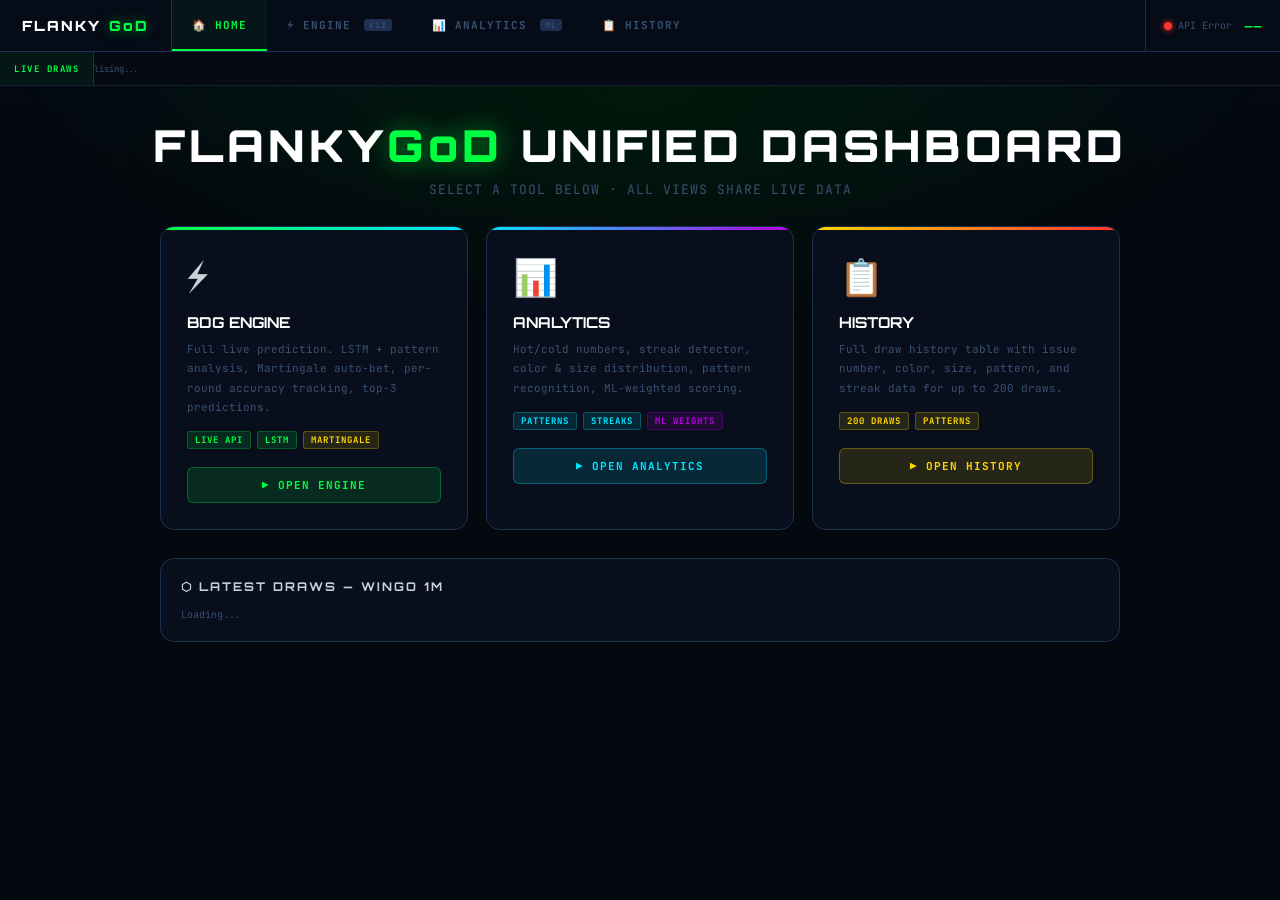
==== bdg_predictor/dashboard.html @ 1c736ce4 "feat: complete bet assistant redesign and bug fixes" ====
<!DOCTYPE html>
<html lang="en">
<head>
  <meta charset="UTF-8">
  <meta name="viewport" content="width=device-width, initial-scale=1.0">
  <title>FlankyOp · Unified Dashboard</title>
  <link rel="stylesheet" href="dashboard.css">
</head>
<body>

<!-- ══════════════════════════════════════════════
     NAVBAR
══════════════════════════════════════════════ -->
<nav id="navbar">
  <div class="nav-logo">FLANKY<span class="accent">GoD</span></div>
  <div class="nav-tabs">
    <button class="nav-tab active" onclick="showView('home')" id="btn-home">🏠 HOME</button>
    <button class="nav-tab" onclick="showView('engine')" id="btn-engine">⚡ ENGINE <span class="badge">V12</span></button>
    <button class="nav-tab" onclick="showView('analytics')" id="btn-analytics">📊 ANALYTICS <span class="badge">ML</span></button>
    <button class="nav-tab" onclick="showView('history')" id="btn-history">📋 HISTORY</button>
  </div>
  <div class="nav-status">
    <div class="conn-label">
      <span class="conn-dot trying" id="conn-dot"></span>
      <span id="conn-txt">Connecting...</span>
    </div>
    <div class="live-period" id="live-period">——</div>
  </div>
</nav>

<!-- ══════════════════════════════════════════════
     TICKER
══════════════════════════════════════════════ -->
<div id="ticker">
  <div class="ticker-label">LIVE DRAWS</div>
  <div id="ticker-track">
    <div id="ticker-inner">
      <span class="tick-meta">Initialising...</span>
    </div>
  </div>
</div>

<!-- ══════════════════════════════════════════════
     CONTENT
══════════════════════════════════════════════ -->
<div id="content">

  <!-- ════════ VIEW: HOME ════════ -->
  <div class="view" id="view-home">
    <div class="home-hero">
      <h1>FLANKY<span class="accent">GoD</span> UNIFIED DASHBOARD</h1>
      <p>SELECT A TOOL BELOW · ALL VIEWS SHARE LIVE DATA</p>
    </div>

    <div class="card-grid">
      <div class="dash-card c-a" onclick="showView('engine')">
        <div class="card-icon">⚡</div>
        <div class="card-title">BDG ENGINE</div>
        <div class="card-desc">Full live prediction. LSTM + pattern analysis, Martingale auto-bet, per-round accuracy tracking, top-3 predictions.</div>
        <div class="card-tags">
          <span class="tag tag-green">LIVE API</span>
          <span class="tag tag-green">LSTM</span>
          <span class="tag tag-gold">MARTINGALE</span>
        </div>
        <button class="open-btn">▶ OPEN ENGINE</button>
      </div>

      <div class="dash-card c-b" onclick="showView('analytics')">
        <div class="card-icon">📊</div>
        <div class="card-title">ANALYTICS</div>
        <div class="card-desc">Hot/cold numbers, streak detector, color & size distribution, pattern recognition, ML-weighted scoring.</div>
        <div class="card-tags">
          <span class="tag tag-cyan">PATTERNS</span>
          <span class="tag tag-cyan">STREAKS</span>
          <span class="tag tag-violet">ML WEIGHTS</span>
        </div>
        <button class="open-btn">▶ OPEN ANALYTICS</button>
      </div>

      <div class="dash-card c-c" onclick="showView('history')">
        <div class="card-icon">📋</div>
        <div class="card-title">HISTORY</div>
        <div class="card-desc">Full draw history table with issue number, color, size, pattern, and streak data for up to 200 draws.</div>
        <div class="card-tags">
          <span class="tag tag-gold">200 DRAWS</span>
          <span class="tag tag-gold">PATTERNS</span>
        </div>
        <button class="open-btn">▶ OPEN HISTORY</button>
      </div>
    </div>

    <div class="home-recent">
      <div class="section-title">⬡ LATEST DRAWS — WinGo 1M</div>
      <div class="recent-chips" id="home-chips">
        <span class="text-dim text-xs">Loading...</span>
      </div>
    </div>
  </div>
  <!-- end home -->

  <!-- ════════ VIEW: ENGINE ════════ -->
  <div class="view" id="view-engine">
    <!-- Stats Row: full-width -->
    <div class="engine-stats">
      <div class="stat-card">
        <div class="stat-label">Total Tracked</div>
        <div class="stat-val text-neon" id="stat-total">0</div>
        <div class="stat-sub" id="stat-total-sub" style="font-size:9px;color:var(--dim);margin-top:4px">Global Accuracy Server</div>
      </div>
      <div class="stat-card">
        <div class="stat-label">🔢 Number Acc <span class="text-dim2" style="font-size:9px">(any of top-3)</span></div>
        <div class="stat-val val-red" id="stat-num-acc">0%</div>
        <div class="stat-sub" id="stat-num-sub">0 H / 0 M</div>
      </div>
      <div class="stat-card">
        <div class="stat-label">📏 Size Acc</div>
        <div class="stat-val val-red" id="stat-size-acc">0%</div>
        <div class="stat-sub" id="stat-size-sub">0 H / 0 M</div>
      </div>
      <div class="stat-card">
        <div class="stat-label">🎨 Color Acc</div>
        <div class="stat-val val-red" id="stat-color-acc">0%</div>
        <div class="stat-sub" id="stat-color-sub">0 H / 0 M</div>
      </div>
    </div>

    <!-- Left: Prediction -->
    <div class="engine-left">
      <div class="pred-main">
        <div class="flex items-center justify-between" style="margin-bottom:14px">
          <div>
            <div class="pred-target">ACTIVE PREDICTION</div>
            <div class="pred-issue" id="pred-issue">Waiting...</div>
          </div>
          <div class="timer-wrap">
            <div class="timer-svg-wrap">
              <svg class="timer-svg" viewBox="0 0 56 56">
                <circle class="timer-circle" cx="28" cy="28" r="24"/>
                <circle class="timer-progress" id="timer-arc" cx="28" cy="28" r="24"
                  stroke-dasharray="150.796" stroke-dashoffset="0"/>
              </svg>
              <div class="timer-num" id="timer-num">—</div>
            </div>
          </div>
        </div>

        <div class="pred-ball-wrap">
          <div class="pred-ball-big br" id="pred-ball">?</div>
        </div>

        <div class="pred-sub-row">
          <div class="pred-sub-card">
            <div class="pred-sub-label">Size</div>
            <div class="pred-sub-val" id="pred-size">—</div>
          </div>
          <div class="pred-sub-card">
            <div class="pred-sub-label">Color</div>
            <div class="pred-sub-val" id="pred-color">—</div>
          </div>
        </div>

        <div style="margin-top:14px">
          <div class="flex items-center justify-between" style="margin-bottom:6px">
            <span class="text-xs text-dim">CONFIDENCE</span>
            <span class="text-xs text-neon" id="pred-conf-pct">0%</span>
          </div>
          <div class="conf-track"><div class="conf-fill" id="pred-conf-bar" style="width:0%;background:var(--neon)"></div></div>
        </div>

        <div style="margin-top:14px">
          <div class="text-xs text-dim" style="margin-bottom:6px;letter-spacing:2px">TOP 3 CANDIDATES</div>
          <div class="top3-row" id="pred-top3">—</div>
        </div>

        <div style="margin-top:12px">
          <div class="text-xs text-dim" style="margin-bottom:6px;letter-spacing:2px">PATTERN DETECTED</div>
          <div class="text-sm" id="pred-pattern">—</div>
        </div>

        <div style="margin-top:12px">
          <div class="text-xs text-dim" style="margin-bottom:6px;letter-spacing:2px">SOURCES</div>
          <div id="pred-sources">—</div>
        </div>
      </div>

      <!-- Bet Assistant -->
      <div class="bet-card">
        <div class="flex items-center justify-between" style="margin-bottom:12px">
          <div class="section-title" style="margin-bottom:0">BET ASSISTANT (SIM)</div>
          <select id="bet-type" class="game-btn" style="border-radius:4px;padding:4px 8px;font-size:10px" onchange="updateBetDisplay()">
            <option value="number">Number (9× top-3)</option>
            <option value="size" selected>Size (1.95×)</option>
            <option value="color">Color (1.95×)</option>
          </select>
        </div>
        <div class="bet-grid">
          <div>
            <div class="bet-label">Balance (Rs)</div>
            <input id="bet-balance-input" type="number" min="0" value="1000"
              style="background:var(--panel2);border:1px solid var(--border2);color:var(--neon);
                     border-radius:4px;padding:4px 8px;width:100%;font-family:inherit;font-size:13px;
                     font-weight:700;outline:none;"
              onchange="applyBetSettings()">
          </div>
          <div>
            <div class="bet-label">Stake / number (Rs)</div>
            <input id="bet-stake-input" type="number" min="1" value="10"
              style="background:var(--panel2);border:1px solid var(--border2);color:var(--gold);
                     border-radius:4px;padding:4px 8px;width:100%;font-family:inherit;font-size:13px;
                     font-weight:700;outline:none;"
              onchange="applyBetSettings()">
          </div>
        </div>
        <div style="margin-top:8px;display:flex;justify-content:space-between;align-items:center;">
          <span class="text-xs text-dim2" id="bet-next-label">Total outlay: Rs 30</span>
          <button onclick="applyBetSettings()" class="btn btn-green" style="padding:3px 10px;font-size:9px">✓ APPLY</button>
        </div>

        <!-- Live bet plan -->
        <div id="bet-plan-display" style="margin-top:10px;padding:10px;background:var(--panel2);border-radius:8px;border:1px solid var(--border2);min-height:54px">
          <span class="text-xs text-dim">Waiting for prediction...</span>
        </div>

        <div class="mt-2 text-xs" id="bet-last" style="margin-top:8px">No bet settled yet.</div>
      </div>
    </div>

    <!-- Right: Live Stream -->
    <div class="engine-right">
      <div class="panel" style="flex:1; display:flex; flex-direction:column;">
        <div class="panel-header flex items-center justify-between">
          <span>LIVE RESULT STREAM</span>
          <div class="game-sel" style="padding:0;border:none;gap:4px">
            <button class="game-btn active" onclick="switchGame('WinGo_30S',this)">30s</button>
            <button class="game-btn active" onclick="switchGame('WinGo_1M',this)">1m</button>
            <button class="game-btn" onclick="switchGame('WinGo_3M',this)">3m</button>
            <button class="game-btn" onclick="switchGame('WinGo_5M',this)">5m</button>
          </div>
        </div>
        <div class="live-stream-table" style="flex:1">
          <table class="data-table">
            <thead>
              <tr>
                <th>PERIOD</th>
                <th>RESULT</th>
                <th>SIZE</th>
                <th>PRED. MATRIX</th>
              </tr>
            </thead>
            <tbody id="stream-body">
              <tr><td colspan="4" style="text-align:center;padding:28px;color:var(--dim)">Syncing live data...</td></tr>
            </tbody>
          </table>
        </div>
      </div>
    </div>
  </div>
  <!-- end engine -->

  <!-- ════════ VIEW: ANALYTICS ════════ -->
  <div class="view" id="view-analytics">
    <!-- Hot/Cold -->
    <div class="panel analytics-full">
      <div class="panel-header">🔥 HOT / COLD NUMBERS</div>
      <div style="padding:18px">
        <div class="hc-grid" id="hc-grid">
          <span class="text-dim text-xs">Loading...</span>
        </div>
      </div>
    </div>

    <!-- Distribution charts -->
    <div class="panel">
      <div class="panel-header">🎨 COLOR DISTRIBUTION</div>
      <div style="padding:18px" id="color-bars"></div>
    </div>

    <div class="panel">
      <div class="panel-header">📏 SIZE DISTRIBUTION</div>
      <div style="padding:18px" id="size-bars"></div>
    </div>

    <div class="panel analytics-full">
      <div class="panel-header">🔢 NUMBER FREQUENCY</div>
      <div style="padding:18px" id="num-bars"></div>
    </div>

    <!-- Streaks -->
    <div class="panel analytics-full">
      <div class="panel-header">🔁 STREAKS &amp; PATTERNS</div>
      <div style="padding:18px" id="streaks-content">
        <span class="text-dim text-xs">Loading...</span>
      </div>
    </div>

    <!-- ML Prediction score -->
    <div class="panel analytics-full">
      <div class="panel-header">🧠 ML HYBRID SCORE</div>
      <div style="padding:18px" id="ml-score-content">
        <span class="text-dim text-xs">Loading...</span>
      </div>
    </div>
  </div>
  <!-- end analytics -->

  <!-- ════════ VIEW: HISTORY ════════ -->
  <div class="view" id="view-history">
    <div class="flex items-center justify-between" style="margin-bottom:18px">
      <div class="section-title" style="margin-bottom:0">📋 FULL DRAW HISTORY</div>
      <div class="text-xs text-dim" id="hist-count">— records</div>
    </div>
    <div class="hist-table-wrap">
      <div class="hist-scroll">
        <table class="data-table">
          <thead>
            <tr>
              <th>#</th>
              <th>PERIOD</th>
              <th>NUMBER</th>
              <th>COLOR</th>
              <th>SIZE</th>
              <th>STREAK</th>
              <th>PATTERN</th>
              <th>TIME</th>
            </tr>
          </thead>
          <tbody id="hist-body">
            <tr><td colspan="8" style="text-align:center;padding:28px;color:var(--dim)">Loading history...</td></tr>
          </tbody>
        </table>
      </div>
    </div>
  </div>
  <!-- end history -->

</div><!-- #content -->

<script>
/* ══════════════════════════════════════════════
   CONFIG
══════════════════════════════════════════════ */
const MODEL_API = 'http://127.0.0.1:8787';

const SIZE_MAP  = {0:'Small',1:'Small',2:'Small',3:'Small',4:'Small',5:'Big',6:'Big',7:'Big',8:'Big',9:'Big'};
const COLOR_MAP = {0:'Red',1:'Green',2:'Red',3:'Green',4:'Red',5:'Green',6:'Red',7:'Green',8:'Red',9:'Green'};
const COLOR_FULL_MAP = {0:'Red-Violet',1:'Green',2:'Red',3:'Green',4:'Red',5:'Green-Violet',6:'Red',7:'Green',8:'Red',9:'Green'};

/* ball CSS class */
function ballClass(n) {
  if (n === 0 || n === 5) return n === 0 ? 'bv' : 'bgv';
  return [1,3,7,9].includes(n) ? 'bg' : 'br';
}
function tickBallClass(n) {
  if (n === 0) return 'tc-violet';
  if (n === 5) return 'tc-gv';
  if ([2,4,6,8].includes(n)) return 'tc-red';
  return 'tc-green';
}

/* ══════════════════════════════════════════════
   STATE
══════════════════════════════════════════════ */
let gData       = [];       // processed draw records
let rawDraws    = [];       // raw API draws
let currentGame = 'WinGo_1M';
let lastIssue   = null;
let isFetching  = false;
let hasBooted   = false;
let activePred  = null;

const stats = {
  total: 0,
  num:   { hit:0, miss:0 },
  size:  { hit:0, miss:0 },
  color: { hit:0, miss:0 }
};

const bet = {
  balance:    1000,
  baseStake:  10,
  stake:      10,
  step:       0,
  streak:     0
};

// ─── LOAD PERSISTED BET FROM LOCALSTORAGE ───
function loadPersisted() {
  try {
    const b = JSON.parse(localStorage.getItem('fg_bet') || 'null');
    if (b) {
      bet.balance   = b.balance   ?? 1000;
      bet.baseStake = b.baseStake ?? 10;
      bet.stake     = b.stake     ?? 10;
      bet.step      = b.step      ?? 0;
    }
  } catch(e) {}
}
function savePersisted() {
  try {
    localStorage.setItem('fg_bet', JSON.stringify({ balance: bet.balance, baseStake: bet.baseStake, stake: bet.stake, step: bet.step }));
  } catch(e) {}
}
loadPersisted();

/* ══════════════════════════════════════════════
   VIEW ROUTING
══════════════════════════════════════════════ */
function showView(name) {
  document.querySelectorAll('.view').forEach(v => v.classList.remove('active'));
  document.querySelectorAll('.nav-tab').forEach(b => b.classList.remove('active'));
  document.getElementById('view-' + name).classList.add('active');
  document.getElementById('btn-' + name).classList.add('active');
}

/* ══════════════════════════════════════════════
   TICKER & TIMER
══════════════════════════════════════════════ */
let tickOffset = 0, tickWidth = 0;

function buildTicker(draws) {
  const inner = document.getElementById('ticker-inner');
  const items = draws.slice(0, 40).map(d => {
    const n = parseInt(d.number);
    const s = SIZE_MAP[n];
    return `<span class="tick-item">
      <span class="tick-ball ${tickBallClass(n)}">${n}</span>
      <span class="tick-meta">${String(d.issueNumber).slice(-6)}</span>
      <span class="tick-meta" style="color:${s==='Big'?'var(--gold)':'var(--cyan)'}">${s}</span>
    </span>`;
  }).join('<span class="tick-sep">·</span>');
  inner.innerHTML = items + items;
  tickWidth = inner.scrollWidth / 2;
  tickOffset = 0;
}

(function animateTicker() {
  tickOffset -= 0.55;
  if (Math.abs(tickOffset) >= tickWidth && tickWidth > 0) tickOffset = 0;
  document.getElementById('ticker-inner').style.transform = `translateX(${tickOffset}px)`;
  requestAnimationFrame(animateTicker);
})();

function getGameInterval(game) {
  if (game.includes('30S')) return 30;
  if (game.includes('1M'))  return 60;
  if (game.includes('3M'))  return 180;
  if (game.includes('5M'))  return 300;
  return 60;
}

function updateTimer() {
  if (isFetching || !hasBooted) return;
  const interval = getGameInterval(currentGame);
  const now = new Date();
  
  // Calculate remaining seconds until the next boundary based on system clock
  const currentSecs = now.getHours() * 3600 + now.getMinutes() * 60 + now.getSeconds();
  const remaining = interval - (currentSecs % interval);
  
  const timerNum = document.getElementById('timer-num');
  const timerArc = document.getElementById('timer-arc');
  
  if (timerNum) timerNum.textContent = remaining;
  
  if (timerArc) {
    const pct = remaining / interval;
    const dash = 150.796; // 2 * pi * r (24)
    timerArc.style.strokeDashoffset = dash * (1 - pct);
    
    // Color change based on time
    if (remaining <= 5) {
      timerArc.style.stroke = 'var(--red)';
      timerNum.style.color  = 'var(--red)';
    } else {
      timerArc.style.stroke = 'var(--neon)';
      timerNum.style.color  = 'var(--text)';
    }
  }
}
setInterval(updateTimer, 1000);

/* ══════════════════════════════════════════════
   DATA FETCHING
══════════════════════════════════════════════ */
function setConn(state, txt) {
  document.getElementById('conn-dot').className = `conn-dot ${state}`;
  document.getElementById('conn-txt').textContent = txt;
}

async function fetchData() {
  if (isFetching) return;
  isFetching = true;
  try {
    const size = hasBooted ? 100 : 100; // fetch exactly 100 records as requested
    const url  = `${MODEL_API}/api/history?game=${currentGame}&pageSize=${size}&_t=${Date.now()}`;
    const res  = await fetch(url, { cache: 'no-store' });
    if (!res.ok) throw new Error('API ' + res.status);
    const json = await res.json();
    const draws = json?.data?.list || json?.list || null;
    if (!draws || !draws.length) throw new Error('No data');

    const latest = draws[0].issueNumber;

    if (!hasBooted) {
      processData(draws);
      hasBooted = true;
      renderAll();
    }

    if (latest !== lastIssue) {
      // Evaluate last prediction
      if (lastIssue !== null && activePred) evaluatePrediction(parseInt(draws[0].number));
      lastIssue = latest;
      rawDraws  = draws;
      processData(draws);
      buildTicker(draws);
      renderHomeChips(draws);
      document.getElementById('live-period').textContent = String(latest).slice(-8);
      renderStream(draws);
      fetchAndRenderPrediction(draws, latest);
      fetchGlobalStats();
      renderAnalytics();
      renderHistoryTable();
    }

    setConn('live', `Live · ${currentGame.replace('WinGo_','').replace('M','m').replace('S','s')}`);
  } catch (e) {
    setConn('err', 'API Error');
    console.error(e);
  } finally {
    isFetching = false;
  }
}

/* ══════════════════════════════════════════════
   PROCESS RAW DATA
══════════════════════════════════════════════ */
function processData(draws) {
  gData = draws.map((d, i, arr) => {
    const n   = parseInt(d.number);
    const iss = String(d.issueNumber);
    // issueNumber format: YYYYMMDDHHMMSSXXX — extract HH:MM:SS from chars 8-13
    let time = '';
    if (iss.length >= 14) {
      const hh = iss.slice(8, 10), mm = iss.slice(10, 12), ss = iss.slice(12, 14);
      time = `${hh}:${mm}:${ss}`;
    }
    return {
      issue:   d.issueNumber,
      number:  n,
      color:   COLOR_MAP[n],
      size:    SIZE_MAP[n],
      streak:  getStreak(n, arr, i),
      pattern: getPattern(n, arr, i),
      time
    };
  });
}

function getStreak(n, arr, idx) {
  let s = 1;
  for (let i = idx + 1; i < arr.length; i++) {
    if (parseInt(arr[i].number) === n) s++; else break;
  }
  return s;
}
function getPattern(n, arr, idx) {
  if (idx >= arr.length - 1) return '—';
  const prev = parseInt(arr[idx + 1].number);
  if (n === prev) return 'Repeat';
  if ((n % 2) === (prev % 2)) return 'Even/Odd';
  return 'Alternating';
}

/* ══════════════════════════════════════════════
   HOME CHIPS
══════════════════════════════════════════════ */
function renderHomeChips(draws) {
  const el = document.getElementById('home-chips');
  el.innerHTML = draws.slice(0, 20).map(d => {
    const n = parseInt(d.number);
    const s = SIZE_MAP[n];
    return `<div class="r-chip">
      <span class="r-chip-period">${String(d.issueNumber).slice(-6)}</span>
      <span class="ball ball-sm ${ballClass(n)}">${n}</span>
      <span class="text-xs" style="color:${s==='Big'?'var(--gold)':'var(--cyan)'}">${s}</span>
    </div>`;
  }).join('');
}

/* ══════════════════════════════════════════════
   LIVE STREAM TABLE
══════════════════════════════════════════════ */
// Store last 30 accuracy results alongside rows
const rowResults = [];

function renderStream(draws) {
  const tb = document.getElementById('stream-body');
  tb.innerHTML = draws.slice(0, 30).map((d, i) => {
    const n = parseInt(d.number);
    const s = SIZE_MAP[n];
    const acc = rowResults[i];
    let matrixHtml = '<span class="text-dim">—</span>';
    if (acc !== undefined) {
      matrixHtml = `<div class="matrix-wrap">
        <div class="matrix-chip ${acc.size ? 'hit' : ''}">S</div>
        <div class="matrix-chip ${acc.color ? 'hit' : ''}">C</div>
        <div class="matrix-chip ${acc.num ? 'hit' : ''}">N</div>
      </div>`;
    }
    return `<tr>
      <td class="text-dim2">${String(d.issueNumber).slice(-6)}</td>
      <td><span class="ball ball-sm ${ballClass(n)}">${n}</span></td>
      <td><span class="bdg ${s==='Big'?'bdg-b':'bdg-s'}">${s}</span></td>
      <td>${matrixHtml}</td>
    </tr>`;
  }).join('');
}

/* ══════════════════════════════════════════════
   PREDICTION ENGINE
══════════════════════════════════════════════ */
async function fetchAndRenderPrediction(draws, targetIssue) {
  try {
    const res  = await fetch(`${MODEL_API}/api/advanced/predict?game=${currentGame}&_t=${Date.now()}`);
    if (!res.ok) throw new Error('Predict error');
    const json = await res.json();
    // Normalise the server response into our common format
    const top3      = json.top3 || [];
    const bestEntry = top3[0] || {};
    // Pull pattern description from nested patterns object
    const cp = json.patterns?.color_patterns;
    const sp = json.patterns?.size_patterns;
    let pattern = 'Analysing...';
    if (cp?.pattern_type)  pattern = cp.pattern_type;
    else if (sp?.pattern_type) pattern = sp.pattern_type;
    // Build colour streak label
    const recentColors = json.patterns?.recent_colors || [];
    let streakLen = 0;
    if (recentColors.length) {
      const first = recentColors[0];
      for (const c of recentColors) { if (c === first) streakLen++; else break; }
      if (streakLen >= 2) pattern += ` (×${streakLen} ${first} streak)`;
    }
    const normalized = {
      number:        bestEntry.number,
      numbers:       top3.map(t => t.number),
      probabilities: top3.map(t => Math.round((t.prob || 0) * 100)),
      size:          bestEntry.size,
      color:         bestEntry.color,
      confidence:    Math.round((top3[0]?.prob || 0.5) * 100),
      pattern,
      sources:       ['lstm', 'markov', 'freq']
    };
    activePred = normalized;
    renderPrediction(normalized, targetIssue, draws);
  } catch(e) {
    // Fallback: local hybrid
    const pred = localHybridPredict(draws);
    activePred = pred;
    renderPrediction(pred, targetIssue, draws);
  }
}

function localHybridPredict(draws) {
  if (!draws || draws.length < 2) return { number:5, numbers:[5,1,3], size:'Big', color:'Green-Violet', confidence:40, pattern:'Insufficient data', sources:['local'] };

  const counts = Array(10).fill(0);
  const recent = draws.slice(0, Math.min(30, draws.length));
  recent.forEach(d => counts[parseInt(d.number)]++);

  // Inverse frequency (prefer cold)
  const scores = counts.map((c, i) => ({ i, s: 1 / (c + 1), c }));
  scores.sort((a, b) => b.s - a.s);
  const top3 = scores.slice(0, 3);
  const best = top3[0].i;
  const total = recent.length;

  // Pattern detection — look at last 8
  const colors = recent.slice(0, 8).map(d => COLOR_MAP[parseInt(d.number)]);
  const sizes  = recent.slice(0, 8).map(d => SIZE_MAP[parseInt(d.number)]);
  let pattern  = 'Frequency-based';

  // Streak detection
  if (colors[0] === colors[1] && colors[1] === colors[2]) {
    let streakLen = 1;
    for (let i = 1; i < colors.length; i++) { if (colors[i] === colors[0]) streakLen++; else break; }
    pattern = `${colors[0]} streak ×${streakLen} → expect flip`;
  } else if (sizes[0] === sizes[1] && sizes[1] === sizes[2]) {
    let streakLen = 1;
    for (let i = 1; i < sizes.length; i++) { if (sizes[i] === sizes[0]) streakLen++; else break; }
    pattern = `${sizes[0]} streak ×${streakLen} → expect flip`;
  } else if (colors[0] !== colors[1] && colors[1] !== colors[2] && colors[2] !== colors[3]) {
    pattern = 'ABAB color alternating';
  } else if (sizes[0] !== sizes[1] && sizes[1] !== sizes[2]) {
    pattern = 'ABAB size alternating';
  }

  const conf = Math.min(35 + Math.round((total / 30) * 20) + Math.floor(Math.random() * 10), 75);

  return {
    number:      best,
    numbers:     top3.map(t => t.i),
    probabilities: top3.map((t, i) => Math.max(conf - i * 9, 5)),
    size:        SIZE_MAP[best],
    color:       COLOR_FULL_MAP[best],
    confidence:  conf,
    pattern,
    sources:     ['freq-inverse', 'streak-detect', 'local']
  };
}

function renderPrediction(pred, targetIssue, draws) {
  if (!pred) return;

  // Normalise API response (handles both server format and local format)
  const n   = pred.number ?? pred.predicted_number ?? pred.top1 ?? 5;
  const sz  = pred.size  ?? pred.predicted_size  ?? SIZE_MAP[n];
  const col = pred.color ?? pred.predicted_color ?? COLOR_FULL_MAP[n];
  const conf= pred.confidence ?? pred.confidence_score ?? 50;
  const pat = pred.pattern ?? pred.detected_pattern ?? '—';

  // nums: always ensure we have a real array
  let nums = [];
  if (Array.isArray(pred.numbers) && pred.numbers.length)             nums = pred.numbers;
  else if (Array.isArray(pred.top_numbers) && pred.top_numbers.length) nums = pred.top_numbers;
  else if (n !== undefined)                                             nums = [n, (n+1)%10, (n+2)%10];

  const probs = pred.probabilities ?? pred.top_probabilities ?? nums.map((_,i) => Math.max(conf - i*9, 5));

  document.getElementById('pred-issue').textContent  = `#${String(targetIssue).slice(-6)}`;
  document.getElementById('pred-ball').className     = `pred-ball-big ${ballClass(n)}`;
  document.getElementById('pred-ball').textContent   = n;
  document.getElementById('pred-size').textContent   = sz;
  document.getElementById('pred-color').textContent  = col;
  document.getElementById('pred-conf-pct').textContent = `${conf}%`;
  document.getElementById('pred-conf-bar').style.width      = `${conf}%`;
  document.getElementById('pred-conf-bar').style.background = conf >= 60 ? 'var(--neon)' : conf >= 40 ? 'var(--gold)' : 'var(--red)';
  document.getElementById('pred-pattern').textContent = pat;

  // Top-3
  document.getElementById('pred-top3').innerHTML = nums.slice(0,3).map((num, idx) => {
    const pct = probs[idx] ?? Math.max(conf - idx * 9, 5);
    return `<div class="top3-chip">
      <span class="ball ball-sm ${ballClass(num)}">${num}</span>
      <span class="text-xs">${SIZE_MAP[num]}</span>
      <span class="text-xs text-dim">${pct}%</span>
    </div>`;
  }).join('');

  // Sources
  const sources = pred.sources || pred.models || ['local'];
  document.getElementById('pred-sources').innerHTML = sources.map(s =>
    `<span class="source-pill">${s}</span>`
  ).join('');

  // Update bet display now that activePred is populated
  updateBet(col, sz);
}

/* ══════════════════════════════════════════════
   PREDICTION EVALUATION
══════════════════════════════════════════════ */
function evaluatePrediction(actualNum) {
  if (!activePred) return;
  const predNums = activePred.numbers || [activePred.number];
  const aSize    = SIZE_MAP[actualNum];
  const aCol     = COLOR_MAP[actualNum];  // base color only
  const predCol  = (activePred.color || '').toLowerCase();
  const predSize = (activePred.size  || '').toLowerCase();

  const ev = {
    num:   predNums.includes(actualNum),
    primaryNum: actualNum === activePred.number,
    size:  predSize === aSize.toLowerCase(),
    color: predCol.includes(aCol.toLowerCase())
  };

  // Push the whole evaluation object to front for Matrix display
  rowResults.unshift(ev);
  if (rowResults.length > 30) rowResults.pop();

  settleBet(ev);
}

// Global Stats fetch
async function fetchGlobalStats() {
  try {
    const res = await fetch(`${MODEL_API}/api/stats?game=${currentGame}&_t=${Date.now()}`);
    if (res.ok) {
      const json = await res.json();
      if (json.status === 'success' && json.data) {
        const d = json.data;
        if (d.total_predictions > 0) {
          stats.total = d.total_predictions;
          stats.num.hit = d.number_hit || 0;
          stats.num.miss = d.number_miss || 0;
          stats.color.hit = d.color_hit || 0;
          stats.color.miss = d.color_miss || 0;
          stats.size.hit = d.size_hit || 0;
          stats.size.miss = d.size_miss || 0;
          renderStats();
        }
      }
    }
  } catch(e) {
    console.error("fetchGlobalStats error", e);
  }
}

/* ══════════════════════════════════════════════
   STATS
══════════════════════════════════════════════ */
function renderStats() {
  const pct = (h, m) => m + h === 0 ? '0%' : Math.round(h / (h + m) * 100) + '%';
  document.getElementById('stat-total').textContent    = stats.total;
  document.getElementById('stat-num-acc').textContent  = pct(stats.num.hit, stats.num.miss);
  document.getElementById('stat-size-acc').textContent = pct(stats.size.hit, stats.size.miss);
  document.getElementById('stat-color-acc').textContent= pct(stats.color.hit, stats.color.miss);
  document.getElementById('stat-num-sub').textContent  = `${stats.num.hit} H / ${stats.num.miss} M`;
  document.getElementById('stat-size-sub').textContent = `${stats.size.hit} H / ${stats.size.miss} M`;
  document.getElementById('stat-color-sub').textContent = `${stats.color.hit} H / ${stats.color.miss} M`;

  // Color acc
  ['num','size','color'].forEach(k => {
    const el = document.getElementById(`stat-${k}-acc`);
    const v  = parseInt(el.textContent);
    el.className = `stat-val ${v >= 60 ? 'val-green' : v >= 40 ? 'val-gold' : 'val-red'}`;
  });
}

/* ══════════════════════════════════════════════
   BET ASSISTANT
══════════════════════════════════════════════ */
function applyBetSettings() {
  const newBal = parseInt(document.getElementById('bet-balance-input').value);
  const newBase = parseInt(document.getElementById('bet-stake-input').value);
  if (!isNaN(newBal) && newBal > 0) bet.balance = newBal;
  if (!isNaN(newBase) && newBase > 0) { bet.baseStake = newBase; bet.stake = newBase; bet.step = 0; }
  savePersisted();
  updateBetDisplay();
}

/* Total money placed on the table this round */
function getTotalOutlay() {
  const type = document.getElementById('bet-type').value;
  return type === 'number' ? bet.stake * 3 : bet.stake;
}

function updateBetDisplay() {
  if (!activePred) return;
  const type  = document.getElementById('bet-type').value;
  const stake = bet.stake;
  const nums  = (activePred.numbers || [activePred.number]).slice(0, 3);
  const sz    = activePred.size  || '?';
  const col   = activePred.color || '?';
  const total = getTotalOutlay();

  let planHTML = '';

  if (type === 'number') {
    // ── 3 simultaneous number bets ──────────────────────────────
    const winReturn = stake * 9;        // one hits → get 9× that one stake back
    const netProfit = winReturn - total; // 9s − 3s = 6s
    planHTML = `
      <div style="display:flex;justify-content:space-between;align-items:center;margin-bottom:6px">
        <span class="text-xs text-dim" style="letter-spacing:2px">BET PLAN · 3 NUMBERS</span>
        <span class="text-xs text-dim">×3 entries</span>
      </div>
      <div style="display:flex;gap:6px;flex-wrap:wrap;margin-bottom:8px">
        ${nums.map(n => `
          <div style="display:flex;align-items:center;gap:5px;background:rgba(255,255,255,.04);border:1px solid var(--border2);border-radius:6px;padding:4px 8px">
            <span class="ball ball-sm ${ballClass(n)}" style="width:20px;height:20px;line-height:20px;font-size:11px">${n}</span>
            <span class="text-xs text-gold">Rs ${stake}</span>
          </div>`).join('')}
      </div>
      <div style="border-top:1px solid var(--border2);padding-top:6px;display:flex;flex-direction:column;gap:3px">
        <div style="display:flex;justify-content:space-between">
          <span class="text-xs text-dim">TOTAL OUTLAY</span>
          <span class="text-xs" style="color:var(--red)">−Rs ${total}</span>
        </div>
        <div style="display:flex;justify-content:space-between">
          <span class="text-xs text-dim">IF ANY HITS (9×)</span>
          <span class="text-xs text-neon">+Rs ${netProfit} profit</span>
        </div>
        <div style="display:flex;justify-content:space-between">
          <span class="text-xs text-dim">IF MISS → NEXT STAKE</span>
          <span class="text-xs text-gold">Rs ${stake * 3} × 3 = Rs ${stake * 9} total</span>
        </div>
      </div>`;

  } else {
    // ── Single color/size bet ────────────────────────────────────
    const label     = type === 'size' ? `Size: ${sz}` : `Color: ${col}`;
    const winReturn = +(stake * 1.95).toFixed(2);
    const netProfit = +(stake * 0.95).toFixed(2);
    planHTML = `
      <div style="display:flex;justify-content:space-between;align-items:center;margin-bottom:6px">
        <span class="text-xs text-dim" style="letter-spacing:2px">BET PLAN · ${type.toUpperCase()}</span>
        <span class="text-xs text-dim">×1 entry</span>
      </div>
      <div style="display:flex;align-items:center;gap:8px;background:rgba(255,255,255,.04);border:1px solid var(--border2);border-radius:6px;padding:6px 10px;margin-bottom:8px">
        <span class="text-xs" style="flex:1;font-weight:700">${label}</span>
        <span class="text-xs text-gold">Rs ${stake}</span>
        <span class="text-xs text-dim">→</span>
        <span class="text-xs text-neon">Rs ${winReturn}</span>
      </div>
      <div style="border-top:1px solid var(--border2);padding-top:6px;display:flex;flex-direction:column;gap:3px">
        <div style="display:flex;justify-content:space-between">
          <span class="text-xs text-dim">NET PROFIT (win)</span>
          <span class="text-xs text-neon">+Rs ${netProfit}</span>
        </div>
        <div style="display:flex;justify-content:space-between">
          <span class="text-xs text-dim">IF MISS → NEXT STAKE</span>
          <span class="text-xs text-gold">Rs ${stake * 3}</span>
        </div>
      </div>`;
  }

  document.getElementById('bet-plan-display').innerHTML = planHTML;
  document.getElementById('bet-next-label').textContent =
    `Outlay: Rs ${total}  ·  Balance: Rs ${bet.balance}`;
}

function updateBet(col, sz) {
  document.getElementById('bet-balance-input').value = bet.balance;
  document.getElementById('bet-stake-input').value   = bet.baseStake;
  updateBetDisplay();
}

function settleBet(ev) {
  const type  = document.getElementById('bet-type').value;
  const stake = bet.stake;

  let won, totalCost, netProfit, lostStr, wonStr;

  if (type === 'number') {
    // ── Number: bet stake on EACH of top-3 ──────────────────────
    // Win = any of top-3 hits (ev.num). Return = 9×stake on winning ticket.
    // Net profit = 9×stake − 3×stake = 6×stake
    totalCost = stake * 3;
    won       = ev.num;  // any of top-3 hit
    netProfit = stake * 9 - totalCost;  // = 6×stake
    wonStr    = `✔ WON +Rs ${netProfit}  (9×${stake} − 3×${stake})`;
    lostStr   = `✘ LOST −Rs ${totalCost}  (3 bets × Rs ${stake})`;

  } else {
    // ── Color / Size: single bet at 1.95× ───────────────────────
    totalCost = stake;
    won       = type === 'size' ? ev.size : ev.color;
    netProfit = +(stake * 0.95).toFixed(2);
    wonStr    = `✔ WON +Rs ${netProfit}  (1.95×${stake})`;
    lostStr   = `✘ LOST −Rs ${totalCost}`;
  }

  if (won) {
    bet.balance = +(bet.balance + netProfit).toFixed(2);
    bet.step    = 0;
    bet.stake   = bet.baseStake;
    document.getElementById('bet-last').innerHTML =
      `<span class="text-neon" style="font-size:11px">${wonStr}</span>`;
  } else {
    bet.balance = +(bet.balance - totalCost).toFixed(2);
    bet.step++;
    // ── 3× Martingale ──────────────────────────────────────────
    const nextStake  = stake * 3;
    const nextOutlay = type === 'number' ? nextStake * 3 : nextStake;
    // Safety cap: don't let outlay exceed 40% of remaining balance
    const cap = Math.max(bet.baseStake, Math.floor(bet.balance * 0.4 / (type === 'number' ? 3 : 1)));
    bet.stake = Math.min(nextStake, cap);
    document.getElementById('bet-last').innerHTML =
      `<span class="text-red" style="font-size:11px">${lostStr}</span>`;
  }

  bet.balance = Math.max(0, bet.balance);
  savePersisted();
  document.getElementById('bet-balance-input').value = bet.balance;
  document.getElementById('bet-next-label').textContent =
    `Outlay: Rs ${getTotalOutlay()}  ·  Balance: Rs ${bet.balance}`;
}

/* ══════════════════════════════════════════════
   ANALYTICS
══════════════════════════════════════════════ */
function renderAnalytics() {
  if (!gData.length) return;
  renderHotCold();
  renderColorBars();
  renderSizeBars();
  renderNumBars();
  renderStreaks();
  renderMLScore();
}

function countBy(key) {
  const c = {};
  gData.forEach(r => { if (r[key]) c[r[key]] = (c[r[key]] || 0) + 1; });
  return c;
}
function countNums() {
  const c = {};
  for (let i = 0; i <= 9; i++) c[i] = 0;
  gData.forEach(r => c[r.number]++);
  return c;
}

function renderHotCold() {
  const c  = countNums();  // always has all 0-9
  const vals = Object.values(c);
  const mx = Math.max(...vals, 1);
  document.getElementById('hc-grid').innerHTML = Object.entries(c)
    .sort((a,b) => b[1]-a[1])
    .map(([n, v]) => {
      const r   = v / mx;
      const cls = r > 0.7 ? 'hot' : r > 0.4 ? 'warm' : r > 0.1 ? 'cold' : 'ice';
      return `<div class="hc ${cls}">${n}<span>${v}×</span></div>`;
    }).join('');
}

function renderBars(el, counts, colors) {
  const tot = Object.values(counts).reduce((a,b)=>a+b, 0);
  document.getElementById(el).innerHTML = Object.entries(counts).sort((a,b)=>b[1]-a[1]).map(([k,v]) => {
    const p   = tot ? Math.round(v/tot*100) : 0;
    const col = colors[k] || 'var(--dim)';
    return `<div class="brow">
      <span class="blbl">${k}</span>
      <div class="btrk"><div class="bfil" style="width:${p}%;background:${col}">${v}</div></div>
      <span class="bpct" style="color:${col}">${p}%</span>
    </div>`;
  }).join('');
}

function renderColorBars() {
  renderBars('color-bars', countBy('color'), { Red:'var(--red)', Green:'var(--neon)', Violet:'var(--violet)' });
}
function renderSizeBars() {
  renderBars('size-bars', countBy('size'), { Big:'var(--gold)', Small:'var(--cyan)' });
}
function renderNumBars() {
  const cols = {0:'var(--violet)',1:'var(--neon)',2:'var(--red)',3:'var(--neon)',4:'var(--red)',5:'var(--violet)',6:'var(--red)',7:'var(--neon)',8:'var(--red)',9:'var(--neon)'};
  renderBars('num-bars', countNums(), cols);
}

function renderStreaks() {
  if (!gData.length) return;
  const r20 = gData.slice(0, 20);
  const cs  = (arr, k) => { const v = arr[0][k]; let n=1; for(let i=1;i<arr.length;i++){if(arr[i][k]===v)n++;else break;} return {v,n}; };
  const cc = cs(r20,'color'), sc = cs(r20,'size');
  const l10c = r20.slice(0,10).map(r=>r.color);
  const l10s = r20.slice(0,10).map(r=>r.size);

  const cStyle = c => c==='Red'?'background:rgba(255,51,51,.12);color:var(--red);border-color:rgba(255,51,51,.3)':c==='Green'?'background:rgba(0,255,65,.08);color:var(--neon);border-color:rgba(0,255,65,.3)':'background:rgba(184,0,230,.1);color:var(--violet);border-color:rgba(184,0,230,.3)';
  const sStyle = s => s==='Big'?'background:rgba(255,215,0,.1);color:var(--gold);border-color:rgba(255,215,0,.3)':'background:rgba(0,229,255,.08);color:var(--cyan);border-color:rgba(0,229,255,.3)';
  const ccol   = cc.v==='Red'?'var(--red)':cc.v==='Green'?'var(--neon)':'var(--violet)';
  const scol   = sc.v==='Big'?'var(--gold)':'var(--cyan)';

  document.getElementById('streaks-content').innerHTML = `
    <div class="streaks-grid">
      <div class="scard">
        <div class="scard-title">🎨 COLOR STREAK</div>
        <div class="font-orb" style="font-size:26px;color:${ccol};text-shadow:0 0 14px ${ccol}">${cc.v.toUpperCase()}</div>
        <div class="text-xs text-dim2 mt-2">${cc.n}× consecutive</div>
        <div class="mt-2">${l10c.map(c=>`<span class="schip" style="${cStyle(c)}">${c}</span>`).join(' ')}</div>
      </div>
      <div class="scard">
        <div class="scard-title">📏 SIZE STREAK</div>
        <div class="font-orb" style="font-size:26px;color:${scol};text-shadow:0 0 14px ${scol}">${sc.v.toUpperCase()}</div>
        <div class="text-xs text-dim2 mt-2">${sc.n}× consecutive</div>
        <div class="mt-2">${l10s.map(s=>`<span class="schip" style="${sStyle(s)}">${s}</span>`).join(' ')}</div>
      </div>
    </div>`;
}

function renderMLScore() {
  if (!gData.length) return;
  const last = gData[0];
  const pw   = last.pattern === 'Repeat' ? 0.7 : 0.3;
  const rt   = last.streak  > 2 ? 0.5 : 0.2;
  const mp   = 0.25;
  const score= (pw * 0.5) + (rt * 0.3) + (mp * 0.2);
  const pct  = Math.round(score * 100);
  document.getElementById('ml-score-content').innerHTML = `
    <div class="flex gap-4">
      <div style="flex:1">
        <div class="text-xs text-dim" style="margin-bottom:6px;letter-spacing:2px">HYBRID SCORE</div>
        <div class="font-orb" style="font-size:32px;color:var(--neon)">${score.toFixed(2)}</div>
        <div class="conf-track mt-2"><div class="conf-fill" style="width:${pct}%;background:var(--neon)"></div></div>
        <div class="text-xs text-dim mt-2">${pct}% confidence</div>
      </div>
      <div>
        <div class="text-xs text-dim" style="margin-bottom:6px;letter-spacing:2px">INPUTS</div>
        <div class="text-xs mt-2">Pattern weight: <span class="text-gold">${pw.toFixed(2)}</span></div>
        <div class="text-xs mt-2">Trend weight:   <span class="text-cyan">${rt.toFixed(2)}</span></div>
        <div class="text-xs mt-2">LSTM prob:      <span class="text-neon">${mp.toFixed(2)}</span></div>
        <div class="text-xs text-dim mt-3">Based on ${gData.length} draws · ⚠ For analysis only</div>
      </div>
    </div>`;
}

/* ══════════════════════════════════════════════
   HISTORY TABLE
══════════════════════════════════════════════ */
function renderHistoryTable() {
  const tb = document.getElementById('hist-body');
  document.getElementById('hist-count').textContent = `${gData.length} records`;
  tb.innerHTML = gData.slice(0, 200).map((r, i) => {
    const bc = r.color === 'Red' ? 'br' : r.color === 'Green' ? 'bg' : 'bv';
    return `<tr>
      <td class="text-dim2">${i + 1}</td>
      <td class="text-dim2 text-xs">${String(r.issue).slice(-6)}</td>
      <td><span class="ball ball-sm ${bc}">${r.number}</span></td>
      <td><span class="bdg bdg-${r.color[0].toLowerCase()}">${r.color}</span></td>
      <td><span class="bdg ${r.size==='Big'?'bdg-b':'bdg-s'}">${r.size}</span></td>
      <td class="text-xs text-dim2">${r.streak}×</td>
      <td class="text-xs text-dim2">${r.pattern}</td>
      <td class="text-xs text-dim2">${r.time || '—'}</td>
    </tr>`;
  }).join('');
}

/* ══════════════════════════════════════════════
   GAME SWITCHER
══════════════════════════════════════════════ */
function switchGame(game, btn) {
  currentGame = game;
  document.querySelectorAll('.game-btn').forEach(b => b.classList.remove('active'));
  btn.classList.add('active');
  lastIssue  = null;
  hasBooted  = false;
  gData      = [];
  rawDraws   = [];
  fetchData();
}

/* ══════════════════════════════════════════════
   RENDER ALL
══════════════════════════════════════════════ */
function renderAll() {
  if (!gData.length) return;
  renderStream(rawDraws);
  renderHomeChips(rawDraws);
  renderAnalytics();
  renderHistoryTable();
  renderStats();
}

/* ══════════════════════════════════════════════
   BOOT
══════════════════════════════════════════════ */
function initUI() {
  // Restore bet inputs from persisted state
  const bi = document.getElementById('bet-balance-input');
  const si = document.getElementById('bet-stake-input');
  if (bi) bi.value = bet.balance;
  if (si) si.value = bet.baseStake;
  document.getElementById('bet-next-label').textContent = `Next stake: Rs ${bet.stake}  ·  Balance: Rs ${bet.balance}`;
  // Show persisted accuracy immediately
  renderStats();
}

showView('home');
initUI();
fetchData();
setInterval(fetchData, 3000);
</script>

</body>
</html>
---- bdg_predictor/dashboard.css ----
/* =====================================================
   FlankyGoD · UNIFIED DASHBOARD · dashboard.css
   ===================================================== */

@import url('https://fonts.googleapis.com/css2?family=Orbitron:wght@400;700;900&family=JetBrains+Mono:wght@400;700;800&display=swap');

/* ── TOKENS ── */
:root {
  --bg:       #04080f;
  --panel:    #080e1c;
  --panel2:   #0b1220;
  --border:   #162030;
  --border2:  #1e3050;
  --neon:     #00ff41;
  --cyan:     #00e5ff;
  --red:      #ff3333;
  --violet:   #b800e6;
  --gold:     #ffd700;
  --text:     #c9d1d9;
  --dim:      #3a5070;
  --dim2:     #5a7090;
  --radius:   12px;
  --radius-sm:6px;
}

/* ── RESET ── */
*, *::before, *::after { box-sizing: border-box; margin: 0; padding: 0; }
html, body { height: 100%; overflow: hidden; }
body {
  background: var(--bg);
  color: var(--text);
  font-family: 'JetBrains Mono', monospace;
  background-image: radial-gradient(ellipse 120% 60% at 50% -10%, #001428 0%, transparent 60%);
}

/* ── SCROLLBAR ── */
::-webkit-scrollbar { width: 5px; height: 5px; }
::-webkit-scrollbar-track { background: transparent; }
::-webkit-scrollbar-thumb { background: var(--border2); border-radius: 3px; }

/* =====================================================
   NAVBAR
   ===================================================== */
#navbar {
  position: fixed; top: 0; left: 0; right: 0; height: 52px; z-index: 100;
  background: rgba(6, 12, 24, 0.95);
  border-bottom: 1px solid var(--border2);
  backdrop-filter: blur(16px);
  display: flex; align-items: center;
}
.nav-logo {
  padding: 0 22px;
  font-family: 'Orbitron', monospace; font-size: 14px; font-weight: 900;
  color: #fff; white-space: nowrap;
  border-right: 1px solid var(--border2);
  height: 100%; display: flex; align-items: center; gap: 8px;
  letter-spacing: 2px;
}
.nav-logo .accent { color: var(--neon); text-shadow: 0 0 12px rgba(0,255,65,.5); }
.nav-tabs { display: flex; height: 100%; flex: 1; overflow-x: auto; }
.nav-tab {
  height: 100%; padding: 0 20px;
  font-family: 'JetBrains Mono', monospace; font-size: 11px; font-weight: 700;
  letter-spacing: 1px; text-transform: uppercase; cursor: pointer;
  border: none; background: transparent; color: var(--dim); transition: all .2s;
  border-bottom: 2px solid transparent; white-space: nowrap; flex-shrink: 0;
}
.nav-tab:hover { color: var(--text); background: rgba(255,255,255,.03); }
.nav-tab.active { color: var(--neon); border-bottom-color: var(--neon); background: rgba(0,255,65,.04); }
.nav-tab .badge {
  display: inline-block; margin-left: 5px; padding: 1px 5px; border-radius: 3px;
  font-size: 8px; background: var(--border2); color: var(--dim); vertical-align: middle;
}
.nav-tab.active .badge { background: rgba(0,255,65,.15); color: var(--neon); }
.nav-status {
  margin-left: auto; padding: 0 18px;
  display: flex; align-items: center; gap: 12px;
  border-left: 1px solid var(--border2); height: 100%;
  flex-shrink: 0;
}
.conn-dot {
  width: 8px; height: 8px; border-radius: 50%;
  display: inline-block; flex-shrink: 0; transition: all .4s;
}
.conn-dot.live   { background: var(--neon); box-shadow: 0 0 6px var(--neon); animation: blink 1.8s infinite; }
.conn-dot.trying { background: var(--gold); box-shadow: 0 0 6px var(--gold); }
.conn-dot.err    { background: var(--red);  box-shadow: 0 0 6px var(--red); }
@keyframes blink { 0%,100%{opacity:1} 50%{opacity:.4} }
.conn-label { font-size: 10px; color: var(--dim); display: flex; align-items: center; gap: 6px; }
.live-period { font-size: 11px; font-weight: 700; color: var(--neon); font-family:'Orbitron',monospace; }

/* =====================================================
   TICKER
   ===================================================== */
#ticker {
  position: fixed; top: 52px; left: 0; right: 0; height: 34px; z-index: 99;
  background: #050a14; border-bottom: 1px solid var(--border);
  display: flex; align-items: center; overflow: hidden;
}
.ticker-label {
  flex-shrink: 0; padding: 0 14px; font-size: 9px; font-weight: 700;
  letter-spacing: 1.5px; color: var(--neon); border-right: 1px solid var(--border2);
  height: 100%; display: flex; align-items: center;
  background: rgba(0,255,65,.05);
}
#ticker-track { flex: 1; overflow: hidden; position: relative; height: 100%; }
#ticker-inner {
  display: flex; gap: 20px; align-items: center; height: 100%;
  white-space: nowrap; will-change: transform;
}
.tick-item { display: inline-flex; align-items: center; gap: 6px; font-size: 11px; }
.tick-ball {
  width: 22px; height: 22px; border-radius: 50%; display: inline-flex;
  align-items: center; justify-content: center; font-weight: 800; font-size: 10px;
  color: #fff; box-shadow: inset 0 -2px 4px rgba(0,0,0,.5);
}
.tc-red    { background: var(--red); }
.tc-green  { background: var(--neon); color: #000; }
.tc-violet { background: linear-gradient(135deg, var(--red) 50%, var(--violet) 50%); }
.tc-gv     { background: linear-gradient(135deg, var(--neon) 50%, var(--violet) 50%); color:#000; }
.tick-sep { color: var(--border2); font-size: 14px; }
.tick-meta { font-size: 9px; color: var(--dim); }

/* =====================================================
   VIEWS LAYOUT
   ===================================================== */
#content {
  position: fixed; top: 86px; left: 0; right: 0; bottom: 0;
  overflow: hidden;
}
.view { display: none; width: 100%; height: 100%; overflow-y: auto; }
/* Each view needs its own display type when active */
#view-home.active      { display: flex; flex-direction: column; align-items: center; gap: 28px; }
#view-engine.active    { display: grid; grid-template-columns: 1fr 1fr; grid-template-rows: auto 1fr; gap: 16px; padding: 20px; overflow-y: auto; }
#view-analytics.active { display: grid; grid-template-columns: 1fr 1fr; gap: 16px; padding: 20px; overflow-y: auto; }
#view-history.active   { display: block; padding: 24px; overflow-y: auto; }

/* =====================================================
   SHARED COMPONENTS
   ===================================================== */
.panel {
  background: var(--panel);
  border: 1px solid var(--border2);
  border-radius: var(--radius);
  overflow: hidden;
}
.panel-header {
  padding: 12px 18px; font-size: 9px; font-weight: 700;
  letter-spacing: 2px; text-transform: uppercase; color: var(--dim);
  border-bottom: 1px solid var(--border);
}
.section-title {
  font-family: 'Orbitron', monospace; font-size: 12px;
  font-weight: 700; letter-spacing: 2px; text-transform: uppercase;
  color: var(--text); margin-bottom: 14px;
}
.tag {
  display: inline-flex; align-items: center; padding: 2px 7px;
  border-radius: 3px; font-size: 9px; font-weight: 700; letter-spacing: 1px; text-transform: uppercase;
}
.tag-green { background: rgba(0,255,65,.12); color: var(--neon); border: 1px solid rgba(0,255,65,.25); }
.tag-cyan  { background: rgba(0,229,255,.12); color: var(--cyan); border: 1px solid rgba(0,229,255,.25); }
.tag-violet{ background: rgba(184,0,230,.12); color: var(--violet); border: 1px solid rgba(184,0,230,.25); }
.tag-gold  { background: rgba(255,215,0,.12);  color: var(--gold);  border: 1px solid rgba(255,215,0,.25); }
.tag-red   { background: rgba(255,51,51,.12); color: var(--red); border: 1px solid rgba(255,51,51,.25); }

/* Ball */
.ball {
  display: inline-flex; align-items: center; justify-content: center;
  width: 34px; height: 34px; border-radius: 50%; font-weight: 800;
  font-size: 14px; color: #fff; flex-shrink: 0;
  box-shadow: inset 0 -2px 5px rgba(0,0,0,.5);
}
.ball-sm { width: 24px; height: 24px; font-size: 10px; }
.ball-lg { width: 52px; height: 52px; font-size: 22px; font-weight: 900; }
.br { background: var(--red); }
.bg { background: var(--neon); color: #000; }
.bv { background: linear-gradient(135deg, var(--red) 50%, var(--violet) 50%); }
.bgv{ background: linear-gradient(135deg, var(--neon) 50%, var(--violet) 50%); color:#000; }

/* Badge */
.bdg {
  display:inline-block; padding: 2px 6px; border-radius: 3px;
  font-size:10px; font-weight:700; text-transform:uppercase;
}
.bdg-r { background:rgba(255,51,51,.15); color:var(--red); }
.bdg-g { background:rgba(0,255,65,.12); color:var(--neon); }
.bdg-v { background:rgba(184,0,230,.15); color:var(--violet); }
.bdg-b { background:rgba(255,215,0,.12); color:var(--gold); }
.bdg-s { background:rgba(0,229,255,.12); color:var(--cyan); }

/* Stat card */
.stat-card {
  background: var(--panel); border: 1px solid var(--border2);
  border-radius: var(--radius); padding: 18px; text-align: center;
}
.stat-label { font-size: 9px; letter-spacing: 2px; color: var(--dim); text-transform: uppercase; margin-bottom: 8px; }
.stat-val { font-family: 'Orbitron', monospace; font-size: 28px; font-weight: 700; }
.stat-sub { font-size: 9px; color: var(--dim); margin-top: 6px; }
.val-green { color: var(--neon); text-shadow: 0 0 12px rgba(0,255,65,.4); }
.val-red   { color: var(--red); text-shadow: 0 0 12px rgba(255,51,51,.4); }
.val-gold  { color: var(--gold); }
.val-cyan  { color: var(--cyan); }

/* Confidence bar */
.conf-track { flex: 1; height: 6px; background: var(--border2); border-radius: 3px; overflow: hidden; }
.conf-fill  { height: 100%; border-radius: 3px; transition: width .6s ease; }

/* Prediction box */
.pred-box {
  background: var(--panel); border: 1px solid var(--border2);
  border-radius: var(--radius); padding: 20px;
}

/* Table */
.data-table { width: 100%; border-collapse: collapse; font-size: 11px; }
.data-table thead th {
  background: var(--panel2); padding: 9px 11px; text-align: left;
  font-family: 'Orbitron', monospace; font-size: 8px; letter-spacing: 2px;
  color: var(--dim2); text-transform: uppercase; position: sticky; top: 0; z-index: 1;
}
.data-table tbody tr { border-bottom: 1px solid var(--border); transition: background .15s; }
.data-table tbody tr:hover { background: rgba(255,255,255,.02); }
.data-table tbody td { padding: 8px 11px; }

/* Prediction Matrix (S/C/N) */
.matrix-wrap { display: flex; gap: 4px; align-items: center; flex-wrap: nowrap; }
.matrix-chip {
  width: 18px; height: 18px; border-radius: 3px; border: 1px solid var(--border2);
  display: flex; align-items: center; justify-content: center; font-size: 8px;
  font-family: 'JetBrains Mono', monospace; font-weight: 700; color: var(--dim);
  background: rgba(255,255,255,.02); transition: all .2s;
}
.matrix-chip.hit { background: rgba(0,255,65,.15); color: var(--neon); border-color: rgba(0,255,65,.4); box-shadow: 0 0 8px rgba(0,255,65,.1); }

/* Hot/Cold grid */
.hc-grid { display: flex; flex-wrap: wrap; gap: 8px; }
.hc {
  width: 48px; height: 48px; border-radius: var(--radius-sm);
  display: flex; flex-direction: column; align-items: center;
  justify-content: center; gap: 2px; font-size: 13px; font-weight: 800;
  border: 1px solid; transition: all .2s;
}
.hc span { font-size: 8px; font-weight: 400; }
.hc.hot  { background: rgba(255,51,51,.15); border-color: rgba(255,51,51,.3); color: var(--red); }
.hc.warm { background: rgba(255,215,0,.1);  border-color: rgba(255,215,0,.3); color: var(--gold); }
.hc.cold { background: rgba(0,229,255,.08); border-color: rgba(0,229,255,.2); color: var(--cyan); }
.hc.ice  { background: rgba(30,48,80,.3);   border-color: var(--border);      color: var(--dim2); }

/* Bar Charts */
.brow { display: flex; align-items: center; gap: 10px; margin-bottom: 8px; }
.blbl { font-size: 10px; min-width: 52px; color: var(--dim2); text-transform: capitalize; }
.btrk { flex: 1; height: 20px; background: var(--border); border-radius: 3px; overflow: hidden; }
.bfil { height: 100%; border-radius: 3px; display: flex; align-items: center; padding-left: 6px; font-size: 9px; color: rgba(255,255,255,.7); min-width: 20px; transition: width .6s ease; }
.bpct { font-size: 10px; min-width: 36px; text-align: right; }

/* Streak card */
.scard { background: var(--panel2); border: 1px solid var(--border2); border-radius: var(--radius); padding: 16px; }
.scard-title { font-size: 9px; letter-spacing: 2px; color: var(--dim); text-transform: uppercase; margin-bottom: 8px; }
.schip { display: inline-block; margin: 2px 3px; padding: 3px 9px; border-radius: 4px; font-size: 10px; border: 1px solid; }

/* Button */
.btn {
  display: inline-flex; align-items: center; gap: 6px; padding: 8px 16px;
  border: 1px solid; border-radius: var(--radius-sm); cursor: pointer;
  font-family: 'JetBrains Mono', monospace; font-size: 11px; font-weight: 700;
  letter-spacing: 1px; transition: all .2s; text-transform: uppercase;
}
.btn-green { background: rgba(0,255,65,.1); color: var(--neon); border-color: rgba(0,255,65,.3); }
.btn-green:hover { background: rgba(0,255,65,.2); }
.btn-cyan  { background: rgba(0,229,255,.1); color: var(--cyan);  border-color: rgba(0,229,255,.3); }
.btn-cyan:hover  { background: rgba(0,229,255,.2); }

/* Loading spinner */
.ld-ring {
  width: 36px; height: 36px; border-radius: 50%;
  border: 3px solid var(--border2); border-top-color: var(--neon);
  animation: spin 1s linear infinite;
}
@keyframes spin { to { transform: rotate(360deg); } }

/* =====================================================
   VIEW 1 — HOME
   ===================================================== */
#view-home {
  padding: 32px 24px;
  background: radial-gradient(ellipse 80% 50% at 50% 0%, #001a0a 0%, transparent 60%);
}
.home-hero { text-align: center; }
.home-hero h1 {
  font-family: 'Orbitron', monospace; font-size: clamp(24px, 4vw, 44px);
  font-weight: 900; color: #fff; letter-spacing: 4px;
}
.home-hero h1 .accent { color: var(--neon); text-shadow: 0 0 24px rgba(0,255,65,.5); }
.home-hero p { color: var(--dim); font-size: 13px; margin-top: 8px; letter-spacing: 1px; }
.card-grid { display: grid; grid-template-columns: repeat(auto-fit, minmax(290px, 1fr)); gap: 18px; width: 100%; max-width: 960px; }
.dash-card {
  background: var(--panel); border: 1px solid var(--border2);
  border-radius: 14px; padding: 26px; cursor: pointer; transition: all .25s; position: relative; overflow: hidden;
}
.dash-card::before { content: ''; position: absolute; top: 0; left: 0; right: 0; height: 3px; }
.dash-card.c-a::before { background: linear-gradient(90deg, var(--neon), var(--cyan)); }
.dash-card.c-b::before { background: linear-gradient(90deg, var(--cyan), var(--violet)); }
.dash-card.c-c::before { background: linear-gradient(90deg, var(--gold), var(--red)); }
.dash-card:hover { border-color: var(--neon); transform: translateY(-3px); box-shadow: 0 14px 40px rgba(0,255,65,.1); }
.card-icon { font-size: 36px; margin-bottom: 12px; }
.card-title { font-family: 'Orbitron', monospace; font-size: 15px; font-weight: 700; color: #fff; margin-bottom: 8px; }
.card-desc { font-size: 11px; color: var(--dim); line-height: 1.75; }
.card-tags { display: flex; gap: 6px; margin-top: 14px; flex-wrap: wrap; }
.open-btn {
  margin-top: 18px; width: 100%; padding: 10px; border-radius: var(--radius-sm);
  font-family: inherit; font-size: 11px; font-weight: 700; letter-spacing: 1px;
  cursor: pointer; border: none; transition: all .2s;
}
.c-a .open-btn { background: rgba(0,255,65,.12); color: var(--neon); border: 1px solid rgba(0,255,65,.3); }
.c-b .open-btn { background: rgba(0,229,255,.12); color: var(--cyan);  border: 1px solid rgba(0,229,255,.3); }
.c-c .open-btn { background: rgba(255,215,0,.12); color: var(--gold);  border: 1px solid rgba(255,215,0,.3); }
.c-a .open-btn:hover { background: rgba(0,255,65,.25); }
.c-b .open-btn:hover { background: rgba(0,229,255,.25); }
.c-c .open-btn:hover { background: rgba(255,215,0,.25); }
.home-recent {
  width: 100%; max-width: 960px; background: var(--panel);
  border: 1px solid var(--border2); border-radius: 14px; padding: 20px;
}
.recent-chips { display: flex; gap: 8px; flex-wrap: wrap; margin-top: 12px; }
.r-chip {
  display: inline-flex; align-items: center; gap: 5px; padding: 5px 10px;
  background: var(--panel2); border: 1px solid var(--border2); border-radius: var(--radius-sm); font-size: 10px;
}
.r-chip-period { color: var(--dim); }

/* =====================================================
   VIEW 2 — ENGINE (main prediction)
   ===================================================== */
.engine-stats { grid-column: 1 / -1; display: grid; grid-template-columns: repeat(4, 1fr); gap: 14px; }
.engine-left { display: flex; flex-direction: column; gap: 16px; }
.engine-right { display: flex; flex-direction: column; gap: 16px; }
.pred-main {
  background: var(--panel); border: 1px solid var(--border2);
  border-radius: var(--radius); padding: 20px;
}
.pred-target { font-size: 9px; letter-spacing: 2px; color: var(--dim); text-transform: uppercase; margin-bottom: 6px; }
.pred-issue { font-family: 'Orbitron', monospace; font-size: 16px; color: var(--text); margin-bottom: 18px; }
.pred-ball-wrap { text-align: center; margin-bottom: 16px; }
.pred-ball-big {
  display: inline-flex; align-items: center; justify-content: center;
  width: 80px; height: 80px; border-radius: 50%; font-size: 38px;
  font-weight: 900; color: #fff; box-shadow: 0 0 30px rgba(0,255,65,.3);
  transition: all .4s;
}
.pred-sub-row { display: grid; grid-template-columns: 1fr 1fr; gap: 10px; }
.pred-sub-card { background: var(--panel2); border: 1px solid var(--border); border-radius: var(--radius-sm); padding: 12px; text-align: center; }
.pred-sub-label { font-size: 8px; letter-spacing: 2px; color: var(--dim); text-transform: uppercase; margin-bottom: 4px; }
.pred-sub-val { font-size: 16px; font-weight: 700; }
.top3-row { display: flex; gap: 8px; flex-wrap: wrap; margin-top: 10px; }
.top3-chip {
  display: flex; align-items: center; gap: 6px; padding: 6px 10px;
  background: var(--panel2); border: 1px solid var(--border2); border-radius: var(--radius-sm);
  font-size: 10px;
}
.source-pill {
  display: inline-block; padding: 2px 6px; border-radius: 3px; font-size: 8px;
  font-weight: 700; letter-spacing: 1px; background: var(--border2); color: var(--dim2);
  margin: 2px;
}
.timer-wrap { display: flex; align-items: center; gap: 16px; }
.timer-svg-wrap { position: relative; width: 56px; height: 56px; flex-shrink: 0; }
.timer-svg { transform: rotate(-90deg); width: 56px; height: 56px; }
.timer-circle { fill: none; stroke-width: 5; stroke: var(--border); }
.timer-progress { fill: none; stroke-width: 5; stroke: var(--neon); stroke-linecap: round; transition: stroke-dashoffset 1s linear, stroke .3s; }
.timer-num {
  position: absolute; inset: 0; display: flex; align-items: center; justify-content: center;
  font-weight: 700; font-size: 14px; color: var(--text);
}
.live-stream-table { overflow-y: auto; max-height: 340px; }
.game-sel { display: flex; gap: 8px; padding: 14px; border-bottom: 1px solid var(--border); }
.game-btn {
  padding: 5px 14px; border-radius: var(--radius-sm); font-family: inherit; font-size: 11px;
  font-weight: 700; cursor: pointer; border: 1px solid var(--border2); background: transparent;
  color: var(--dim); transition: all .2s;
}
.game-btn.active { background: rgba(0,255,65,.12); color: var(--neon); border-color: rgba(0,255,65,.3); }
.bet-card { background: var(--panel); border: 1px solid var(--border2); border-radius: var(--radius); padding: 18px; }
.bet-grid { display: grid; grid-template-columns: 1fr 1fr; gap: 10px; margin-top: 12px; }
.bet-label { font-size: 8px; letter-spacing: 2px; color: var(--dim); text-transform: uppercase; margin-bottom: 3px; }
.bet-val { font-size: 13px; font-weight: 700; }
.bet-target { font-style: italic; color: var(--dim2); font-size: 11px; margin-top: 6px; }

/* =====================================================
   VIEW 3 — ANALYTICS
   ===================================================== */
.analytics-full { grid-column: 1 / -1; }
.streaks-grid { display: grid; grid-template-columns: 1fr 1fr; gap: 12px; }
.tabs-inner { display: flex; gap: 8px; margin-bottom: 14px; }
.tab-inner-btn {
  padding: 5px 14px; border-radius: var(--radius-sm); font-family: inherit;
  font-size: 10px; font-weight: 700; cursor: pointer; border: 1px solid var(--border2);
  background: transparent; color: var(--dim); transition: all .2s;
}
.tab-inner-btn.active { background: rgba(0,229,255,.12); color: var(--cyan); border-color: rgba(0,229,255,.3); }
.tab-inner-pane { display: none; }
.tab-inner-pane.active { display: block; }

/* =====================================================
   VIEW 4 — HISTORY
   ===================================================== */
.hist-filters { display: flex; gap: 10px; flex-wrap: wrap; margin-bottom: 18px; }
.hist-table-wrap { border-radius: var(--radius); border: 1px solid var(--border2); overflow: hidden; }
.hist-scroll { max-height: calc(100vh - 260px); overflow-y: auto; }

/* =====================================================
   UTILITY
   ===================================================== */
.flex { display: flex; }
.flex-col { flex-direction: column; }
.items-center { align-items: center; }
.justify-between { justify-content: space-between; }
.gap-2 { gap: 8px; }
.gap-3 { gap: 12px; }
.gap-4 { gap: 16px; }
.mt-2 { margin-top: 8px; }
.mt-3 { margin-top: 12px; }
.mt-4 { margin-top: 16px; }
.p-3 { padding: 12px; }
.p-4 { padding: 16px; }
.text-xs { font-size: 10px; }
.text-sm { font-size: 12px; }
.text-dim { color: var(--dim); }
.text-dim2 { color: var(--dim2); }
.text-neon  { color: var(--neon); }
.text-red   { color: var(--red);  }
.text-gold  { color: var(--gold); }
.text-cyan  { color: var(--cyan); }
.text-violet{ color: var(--violet); }
.font-orb { font-family: 'Orbitron', monospace; }
.w-full { width: 100%; }
.grid-2 { display: grid; grid-template-columns: 1fr 1fr; gap: 12px; }
.grid-3 { display: grid; grid-template-columns: 1fr 1fr 1fr; gap: 12px; }
.grid-4 { display: grid; grid-template-columns: repeat(4, 1fr); gap: 12px; }
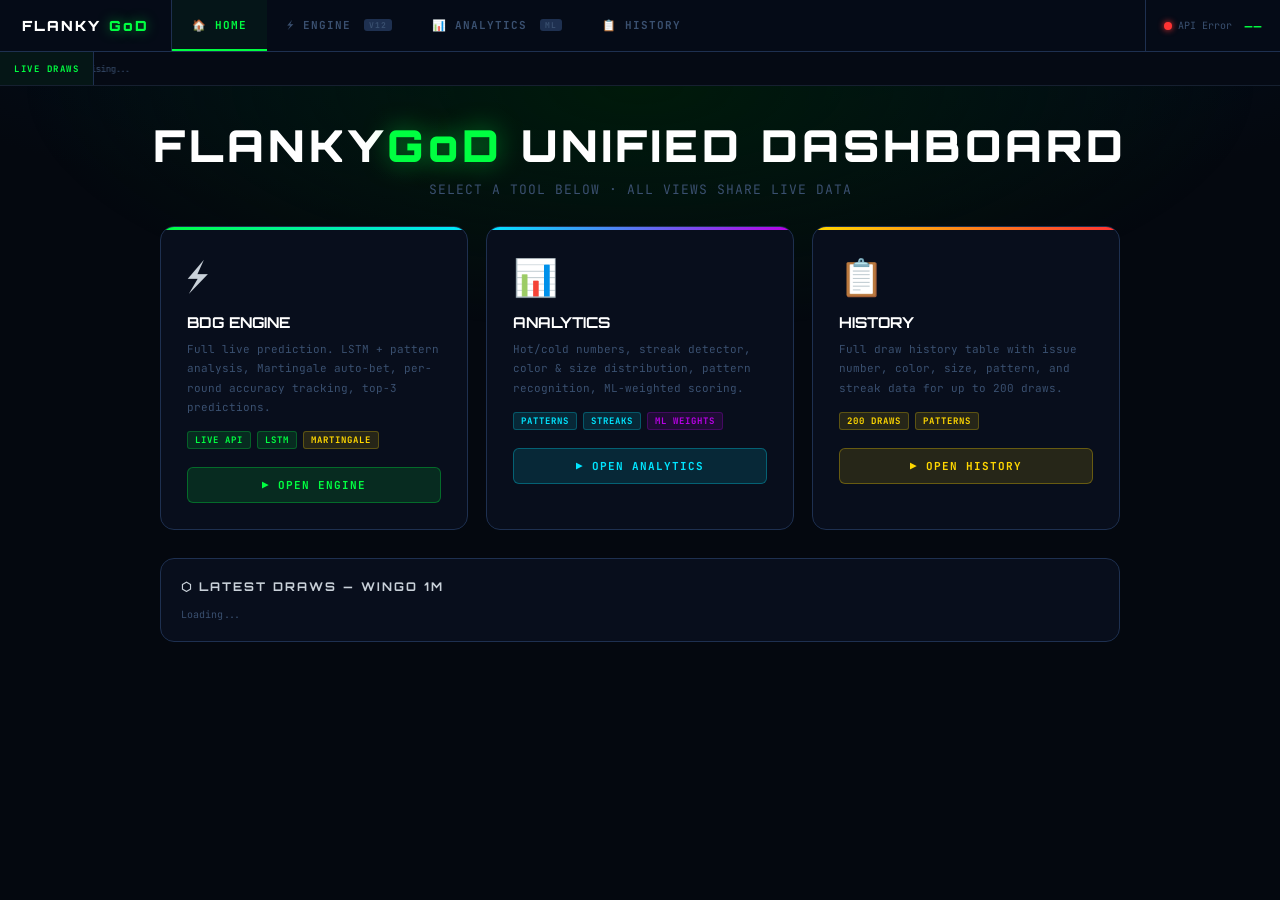
==== commit 90c5c7e7: "feat: 24/7 Autonomous AI Bot + Discord Webhook & Docker Support" ====
--- a/bdg_predictor/dashboard.html
+++ b/bdg_predictor/dashboard.html
@@ -211,7 +211,25 @@
               onchange="applyBetSettings()">
           </div>
         </div>
-        <div style="margin-top:8px;display:flex;justify-content:space-between;align-items:center;">
+        
+        <!-- Sure Shot Filter -->
+        <div style="margin-top:10px;padding-top:10px;border-top:1px solid var(--border2);display:flex;align-items:center;gap:10px">
+          <label style="display:flex;align-items:center;gap:6px;cursor:pointer">
+            <input type="checkbox" id="bet-sureshot-toggle" onchange="updateBetDisplay()">
+            <span class="text-xs text-neon" style="font-weight:700">Sure Shot Only</span>
+          </label>
+          <div style="display:flex;align-items:center;gap:6px;margin-left:auto">
+            <span class="text-xs text-dim">Min Conf:</span>
+            <input id="bet-sureshot-min" type="number" min="50" max="100" value="85"
+              style="background:var(--panel2);border:1px solid var(--border2);color:var(--text);
+                     border-radius:4px;padding:2px 6px;width:40px;font-family:inherit;font-size:11px;
+                     text-align:center;outline:none;"
+              onchange="updateBetDisplay()">
+            <span class="text-xs text-dim">%</span>
+          </div>
+        </div>
+
+        <div style="margin-top:12px;display:flex;justify-content:space-between;align-items:center;">
           <span class="text-xs text-dim2" id="bet-next-label">Total outlay: Rs 30</span>
           <button onclick="applyBetSettings()" class="btn btn-green" style="padding:3px 10px;font-size:9px">✓ APPLY</button>
         </div>
@@ -219,6 +237,15 @@
         <!-- Live bet plan -->
         <div id="bet-plan-display" style="margin-top:10px;padding:10px;background:var(--panel2);border-radius:8px;border:1px solid var(--border2);min-height:54px">
           <span class="text-xs text-dim">Waiting for prediction...</span>
+        </div>
+
+        <!-- Master Autobot Control -->
+        <div style="margin-top:12px;padding:10px;background:rgba(0,0,0,0.3);border-radius:8px;border:1px solid var(--border2);display:flex;align-items:center;justify-content:space-between">
+          <label style="display:flex;align-items:center;gap:8px;cursor:pointer">
+            <input type="checkbox" id="bet-autobot-toggle" style="transform:scale(1.2)">
+            <span class="text-xs text-green" style="font-weight:700;letter-spacing:1px">MASTER AUTO-BOT</span>
+          </label>
+          <span id="autobot-status" class="text-xs text-dim">Idle</span>
         </div>
 
         <div class="mt-2 text-xs" id="bet-last" style="margin-top:8px">No bet settled yet.</div>
@@ -654,11 +681,13 @@
     };
     activePred = normalized;
     renderPrediction(normalized, targetIssue, draws);
+    dispatchBotCommand(targetIssue);
   } catch(e) {
     // Fallback: local hybrid
     const pred = localHybridPredict(draws);
     activePred = pred;
     renderPrediction(pred, targetIssue, draws);
+    dispatchBotCommand(targetIssue);
   }
 }
 
@@ -854,8 +883,26 @@
   const nums  = (activePred.numbers || [activePred.number]).slice(0, 3);
   const sz    = activePred.size  || '?';
   const col   = activePred.color || '?';
+  const conf  = activePred.confidence || 0;
   const total = getTotalOutlay();
 
+  const sureShotOn = document.getElementById('bet-sureshot-toggle').checked;
+  const sureShotMin = parseInt(document.getElementById('bet-sureshot-min').value);
+
+  // ── Sure Shot Filter Logic ────────────────────────────────────
+  if (sureShotOn && conf < sureShotMin) {
+    bet.isSkipped = true;
+    document.getElementById('bet-plan-display').innerHTML = `
+      <div style="text-align:center;padding:12px 0;display:flex;flex-direction:column;gap:4px">
+        <span class="text-xs text-dim" style="letter-spacing:2px">SURE SHOT FILTER</span>
+        <span class="text-xs" style="color:var(--gold)">Confidence ${conf}% is below ${sureShotMin}% threshold</span>
+        <span class="text-xs" style="color:var(--red);font-weight:700">BET SKIPPED</span>
+      </div>`;
+    document.getElementById('bet-next-label').textContent = `Outlay: Rs 0  ·  Balance: Rs ${bet.balance}`;
+    return;
+  }
+  
+  bet.isSkipped = false;
   let planHTML = '';
 
   if (type === 'number') {
@@ -929,6 +976,12 @@
 }
 
 function settleBet(ev) {
+  if (bet.isSkipped) {
+    document.getElementById('bet-last').innerHTML =
+      `<span class="text-dim" style="font-size:11px">⚖ Bet skipped (Sure Shot Filter)</span>`;
+    return;
+  }
+
   const type  = document.getElementById('bet-type').value;
   const stake = bet.stake;
 
@@ -1119,6 +1172,41 @@
 }
 
 /* ══════════════════════════════════════════════
+   DISCORD WEBHOOK INTEGRATION
+══════════════════════════════════════════════ */
+async function dispatchDiscordWebhook(period) {
+  const sureShotOn = document.getElementById('bet-sureshot-toggle')?.checked;
+  const sureShotMin = parseInt(document.getElementById('bet-sureshot-min')?.value || 85);
+  const conf = activePred.confidence || 0;
+
+  // Only trigger if it's considered a Sure Shot
+  if (sureShotOn && conf >= sureShotMin) {
+    const type = document.getElementById('bet-type').value;
+    const outlayStr = document.getElementById('bet-next-label').textContent;
+    let outlay = 0;
+    const m = outlayStr.match(/Rs (\d+)/);
+    if (m) { outlay = parseInt(m[1]); }
+    
+    const payload = {
+        period: String(period),
+        pred_data: activePred,
+        bet_plan: { type: type, outlay: outlay }
+    };
+
+    try {
+        await fetch(`${MODEL_API}/api/notify/discord`, {
+            method: 'POST',
+            headers: {'Content-Type': 'application/json'},
+            body: JSON.stringify(payload)
+        });
+        console.log("Discord Webhook sent for Sure Shot:", period);
+    } catch (e) {
+        console.error("Discord Webhook Error", e);
+    }
+  }
+}
+
+/* ══════════════════════════════════════════════
    GAME SWITCHER
 ══════════════════════════════════════════════ */
 function switchGame(game, btn) {
